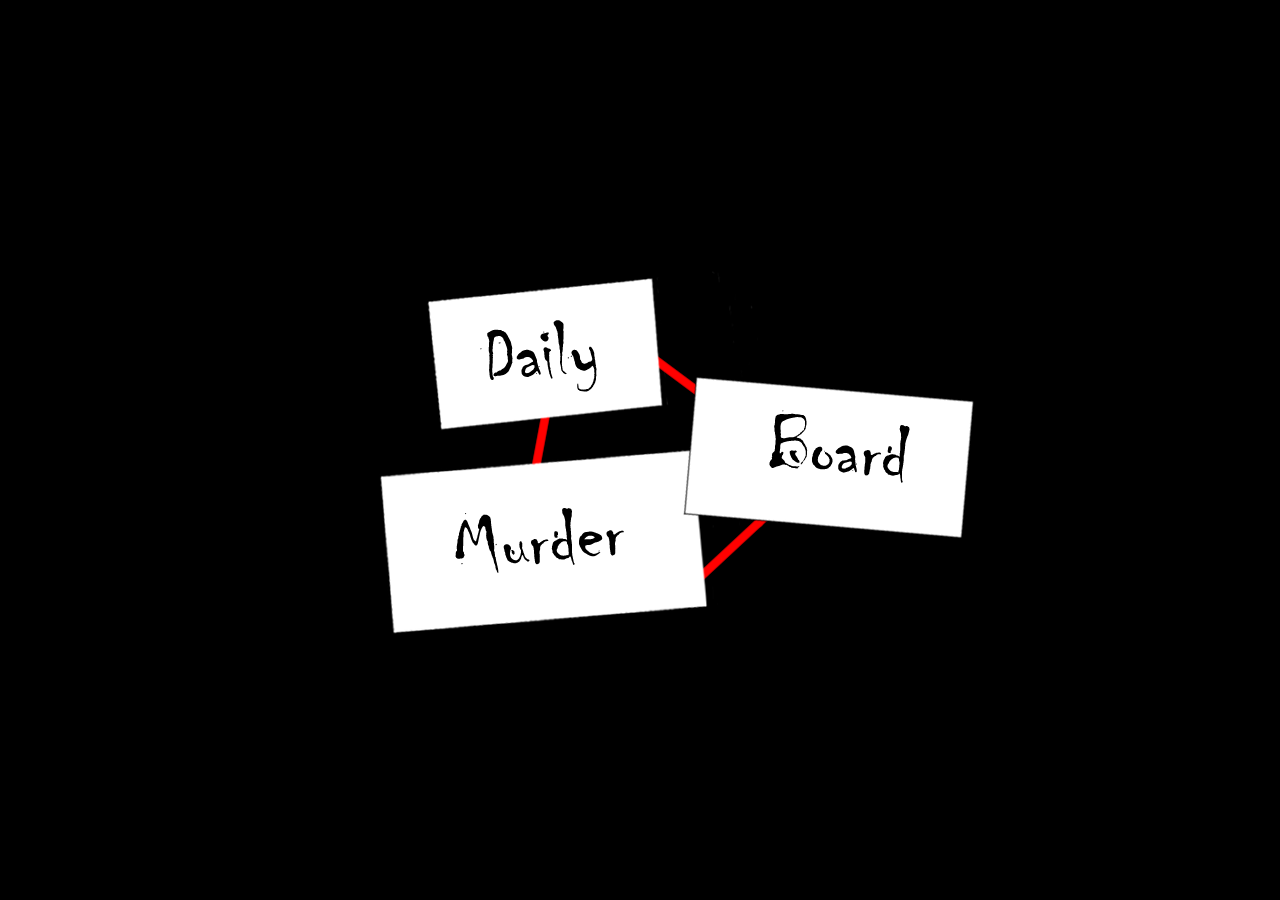
==== index.html @ 53a4e467 "Add files via upload Initial works" ====
<!DOCTYPE html>
<html>
<head>
    <title>My Site</title>
    <link rel="stylesheet" href="styles.css">
</head>
<body>
    <!-- Title Page -->
    <div id="title-page" class="page visible clickable">
        <img src="DMB.png" alt="Title Image" id="title-image">
    </div>

    <!-- Home Page -->
    <div id="home-page" class="page">
        <img src="DMB Corkb.png" alt="Home Image" id="home-image">
        
        <svg id="connections" width="100vw" height="100vh" style="position:absolute; top:0; left:0; z-index:0;">
            <line id="line1" x1="0" y1="0" x2="0" y2="0" stroke="red" stroke-width="8" />
        </svg>

        <div id="home-content">
            <!-- Crime Scene Note -->
            <img src="crime scene note.png" alt="Crime Scene" id="crime-image">
            <div id="crime-text">
                <pre>Murdered in Walmart Intimates

Injected with Portuguese
Water Snake venom</pre>
            </div>

            <!-- Clues and Images -->
            <img src="fabricscrap.png" alt="Fabric Scrap" id="fabric-image">
            <img src="gingerbobgirl.png" alt="Ginger Bob Girl" id="suspect3-image">
            <div class="suspect-text" id="suspect3-text">
                <p>Samantha, 19</p>
            </div>
            
            <img src="girlnotecard2.png" alt="Girl Notecard" id="suspect1-image">
            <div class="suspect-text" id="suspect1-text">
                <p>Tabby, 20</p>
            </div>

            <img src="largenotecard.png" alt="Large Notecard" id="large-notecard-image">
            <img src="largenotecard.png" alt="Large Notecard" id="at-a-loss-image">
            <div id='at-a-loss-text'>
                <p>"At a loss"</p>
            </div>
            <img src="newspaper.png" alt="Newspaper" id="newspaper-image">

            <!-- Plain Notecard -->
            <img src="notecardplain.png" alt="Plain Notecard" id="notecard-plain-image">
            <div class="overlay-text" id="plain-text">
                <pre>Victim's Father

Organic chem professor

Victim is self-proclaimed 
"daddy's girl"</pre>
            </div>

            <!-- Other Clues -->
            <img src="ocrimey.png" alt="Goat OCrimey" id="ocrimey-image">
            <div id='ocrimey-text'>
                <pre>Police Chief
O'Crimey
                </pre>
            </div>
            <img src="shortguybrown.png" alt="Guy in Brown" id="suspect2-image">
            <div class="suspect-text" id="suspect2-text">
                <p>Andre, 19</p>
            </div>

            <img src="smallnote.png" alt="Small Note" id="small-note-image">

            <!-- Suspects -->
            <div class="suspect" id="suspect1">
                <img src="suspect1.png" alt="Suspect 1" id="suspect1-note-image">
                <div class="overlay-text" id="suspect1-note-text">
                    <p>Victim's bookie</p>
                    <p>Communications Major</p>
                    <p>"Dead clients don't pay"</p>
                </div>
            </div>

            <div class="suspect" id="suspect2">
                <img src="suspect2.png" alt="Suspect 2" id="suspect2-note-image">
                <div class="overlay-text" id="suspect2-note-text">
                    <p>Hanging around in dairy section</p>
                    <p>Recent honor code violation</p>
                    <p>Rumored blackmailer</p>
                </div>
            </div>

            <div class="suspect" id="suspect3">
                <img src="suspect3.png" alt="Suspect 3" id="suspect3-note-image">
                <div class="overlay-text" id="suspect3-note-text">
                    <p>Hannah's bestie and Andre's ex</p>
                    <p>Recent trip to Lisbon</p>
                    <p>On Aisle 13 during murder</p>
                </div>
            </div>

            <!-- Victim -->
             <div class="victim" id="victim">
                <img src="victim1.png" alt="Victim" id="victim-image">
                <img src="victimnote.png" alt="Victim Note" id="victim-note-image">
                <div id="victim-text">
                    <p>Hannah, 20</p>
                </div>

                <div class="overlay-text" id="victim-note-text">
                    <p>Agoraphobic and triskaidekaphobic</p>
                    <p>Owes $300 to Tabby</p>
                    <p>Dog on a raw egg diet</p>
                </div>
            </div>
            <img src="Family.png" alt="family" id="family-image">
            <img src="Snake.png" alt="snake" id="snake-image">
            <button id="go-to-guess">Go to Guess Page</button>
        </div>
    </div>
    
    <div id="guess-page" class="page">
        <div class="image-group image-pos-1" id="whois" data-question="whois">
            <img src="whois.png" alt="Who is" class="fade-image">
            <div class="button-group">
                <button class="sus1button" data-answer="SUS 1">SUS 1</button>
                <button class="sus2button" data-answer="SUS 2">SUS 2</button>
                <button class="sus3button" data-answer="SUS 3">SUS 3</button>
            </div>
        </div>

        <div class="image-group image-pos-2" id="whatwas" data-question="whatwas">
            <img src="whatwas.png" alt="What was" class="fade-image">
            <div class="button-group">
                <button class="revengebutton" data-answer="Revenge">Revenge</button>
                <button class="moneybutton" data-answer="Money">Money</button>
                <button class="accidentbutton" data-answer="Accident">Accident</button>
            </div>
        </div>
        <div class="image-group image-pos-3" id="isthere" data-question="isthere">
            <img src="isthere.png" alt="Is there" class="fade-image">
            <div class="button-group">
                <button class="nonebutton" data-answer="None">None</button>
                <button class="sus1button" data-answer="SUS 1">SUS 1</button>
                <button class="sus2button" data-answer="SUS 2">SUS 2</button>
                <button class="sus3button" data-answer="SUS 3">SUS 3</button>
            </div>
        </div>
    </div>

    <!-- Modal Structure -->
    <div id="resultModal" class="modal">
        <div class="modal-content">
            <span id="closeModal" class="close">&times;</span>
            <div id="modalText"></div>
        </div>
    </div>

    <!-- JavaScript -->
    <script src="main.js"></script>
</body>
</html>
---- styles.css ----
body, html {
    margin: 0;
    padding: 0;
    height: 100%;
}

.page {
    position: fixed;
    top: 0;
    left: 0;
    width: 100%;
    height: 100%;
    opacity: 0;
    pointer-events: none;
    transition: opacity 2s ease-in;
    display: flex;
    justify-content: center;
    align-items: center;
    flex-direction: column;
}

.page.visible {
    opacity: 1;
    pointer-events: auto;
}

.clickable {
    cursor: pointer;
}

#title-page {
    background-color: black;
    color: white;
    text-align: center;
}

#title-image {
    max-width: 80%;
    height: auto;
}

#home-page {
    background-color: #f5f5f5;
    text-align: center;
    position: relative;
    overflow: hidden;
}

#home-image {
    position: absolute;
    top: 0;
    left: 0;
    width: 100%;
    height: 100%;
    object-fit: cover;
    z-index: 0;
}

#home-content {
    position: relative;
    z-index: 1;
    height: 100vh; /* or set to any height you need */
    width: 100%;
}

#crime-image {
    width: 12%;
    height: auto;
    position: absolute;
    bottom: 8vh;
    left: 34vw;
}

#fabric-image {
    width: 5%;
    height: auto;
    position: absolute;
    top: 29vh;
    left: 32vw;
}

#suspect3-image {
    width: 8%;
    height: auto;
    position: absolute;
    top: 6vh;
    right: 10vw;
}

#suspect1-image {
    width: 8%;
    height: auto;
    position: absolute;
    top: 6vh;
    left: 10vw;
}

#large-notecard-image {
    width: 15%;
    height: auto;
    position: absolute;
    bottom: 2vh;
    right: 30vw;
}

#at-a-loss-image {
    width: 9%;
    height: auto;
    position: absolute;
    bottom: 26vh;
    right: 3vw;
}

#newspaper-image {
    width: 9%;
    height: auto;
    position: absolute;
    bottom: 43vh;
    right: 28vw;
}

#notecard-plain-image {
    width: 15%;
    height: auto;
    position: absolute;
    top: -5vh;
    right: 25vw;
}

#ocrimey-image {
    width: 11%;
    height: auto;
    position: absolute;
    bottom: 7vh;
    right: 16vw;
}

#suspect2-image {
    width: 8%;
    height: auto;
    position: absolute;
    bottom: 25vh;
    left: 10vw;
}

#small-note-image {
    width: 7%;
    height: auto;
    position: absolute;
    top: 4vh;
    left: 28vw;
}


#suspect1-note-image {
    width: 15%;
    height: auto;
    position: absolute;
    top: 30vh;
    left: 6.5vw;
    z-index: 2;
}

#suspect2-note-image {
    width: 15%;
    height: auto;
    position: absolute;
    bottom: 3vh;
    left: 6.5vw;
    z-index: 2;
}

#suspect3-note-image {
    width: 15%;
    height: auto;
    position: absolute;
    top: 30vh;
    right: 6.5vw;
    z-index: 2;
}

#victim-image {
    width: 15%;
    height: auto;
    position: absolute;
    top: 15vh;
    right: 45vw;
}

#victim-note-image {
    width: 15%;
    height: auto;
    position: absolute;
    bottom: 23vh;
    right: 45vw;
}

#family-image {
    width: 5%;
    height: auto;
    position: absolute;
    top: 7.5vh;
    left: 29vw;
}

#snake-image {
    width: 12%;
    height: auto;
    position: absolute;
    bottom: 5vh;
    right: 31.5vw;
}


.overlay-text {
    position: absolute;
    color: black;
    background-color: rgba(0, 0, 0, 0); /* translucent background */
    padding: 4px 8px;
    border-radius: 4px;
    font-size: 12px;
    pointer-events: none; /* allow clicks to pass through if needed */
    z-index: 3;
    line-height: 1;
}

#at-a-loss-text {
    bottom: 28vh;
    right: 4.5vw;
    position: absolute;
    color: black;
    background-color: rgba(0, 0, 0, 0); /* translucent background */
    padding: 4px 8px;
    border-radius: 4px;
    font-size: 15px;
    pointer-events: none; /* allow clicks to pass through if needed */
    z-index: 3;
}

#crime-text {
    bottom: 13.3vh;
    left: 34vw;
    position: absolute;
    color: black;
    background-color: rgba(0, 0, 0, 0); /* translucent background */
    padding: 4px 8px;
    border-radius: 4px;
    font-size: 9px;
    pointer-events: none; /* allow clicks to pass through if needed */
    z-index: 3;
    line-height: 1;
}

#plain-text {
    top: 2vh;
    right: 25.2vw;
    line-height: 0.85;
}

#suspect1-note-text {
    top: 31.3vh;
    left: 9.3vw;
}

#suspect2-note-text {
    bottom: 7.7vh;
    left: 7.8vw;
}

#suspect3-note-text {
    top: 32vh;
    right: 8.2vw;
}

#ocrimey-text {
    bottom: 0.5vh;
    right: 14.8vw;
    position: absolute;
    color: black;
    background-color: rgba(0, 0, 0, 0); /* translucent background */
    padding: 4px 8px;
    border-radius: 4px;
    font-size: 19px;
    pointer-events: none; /* allow clicks to pass through if needed */
    z-index: 3;
    font-weight: bold;
}

#victim-note-text {
    bottom: 27.7vh;
    right: 45.8vw;
    position: absolute;
    color: black;
    background-color: rgba(0, 0, 0, 0); /* translucent background */
    padding: 4px 8px;
    border-radius: 4px;
    font-size: 12px;
    pointer-events: none; /* allow clicks to pass through if needed */
    z-index: 3;
}

.suspect-text {
    position: absolute;
    color: black;
    background-color: rgba(0, 0, 0, 0); /* translucent background */
    padding: 4px 8px;
    border-radius: 4px;
    font-size: 18px;
    pointer-events: none; /* allow clicks to pass through if needed */
    z-index: 3;
    font-weight: bold;
}

#suspect1-text {
    top: 20vh;
    left: 10.5vw;
}

#suspect2-text {
    bottom: 23vh;
    left: 10.5vw;
}

#suspect3-text {
    top: 20vh;
    right: 9.5vw;
}

#victim-text {
    top: 44vh;
    right: 47.5vw;
    position: absolute;
    color: black;
    background-color: rgba(0, 0, 0, 0); /* translucent background */
    padding: 4px 8px;
    border-radius: 4px;
    font-size: 24px;
    pointer-events: none; /* allow clicks to pass through if needed */
    z-index: 3;
    font-weight: bold;
}


#guess-page {
    background-color: black;
    color: white;
    text-align: center;
}


#whois {
    width: 30%;
    height: auto;
    position: absolute;
    top: -3vh;
    left: 10vw;
}

#whatwas {
    width: 30%;
    height: auto;
    position: absolute;
    top: -3vh;
    right: 10vw;
}

#isthere {
    width: 30%;
    height: auto;
    position: absolute;
    bottom: -3vh;
    left: 30vw;
}


.image-group {
    position: relative;
    display: inline-block;
    margin: 40px;
    text-align: center;
}

.fade-image {
    width: 30vw;
    height: auto;
    transition: opacity 1s ease;
}

.button-group {
    margin-top: 5px;
    opacity: 0;
    pointer-events: none;
    transition: opacity 1s ease;
}

.image-group:hover .fade-image {
    opacity: 0.2;
}

.image-group:hover .button-group {
    opacity: 1;
    pointer-events: auto;
}

button.selected {
    background-color: yellow;
    color: black;
}

.sus1button {
    background-color: rgba(255, 0, 179, 0.24);
    color: rgb(99, 91, 91);
    border-radius: 6px;
    border: none;
}

.sus2button {
    background-color: rgba(15, 230, 201, 0.24);
    color: rgb(99, 91, 91);
    border-radius: 6px;
    border: none;
}

.sus3button {
    background-color: rgba(240, 112, 26, 0.24);
    color: rgb(99, 91, 91);
    border-radius: 6px;
    border: none;
}

.sus1button:hover {
    box-shadow: 0 12px 16px 0 rgba(255, 0, 179, 0.24), 0 17px 50px 0 rgba(0,0,0,0.19);
}

.sus2button:hover {
    border-radius: 6px;
    box-shadow: 0 12px 16px 0 rgba(15, 230, 201, 0.24), 0 17px 50px 0 rgba(0,0,0,0.19);
}

.sus3button:hover {
    border-radius: 6px;
    box-shadow: 0 12px 16px 0 rgba(240, 112, 26, 0.24), 0 17px 50px 0 rgba(0,0,0,0.19);
}

.nonebutton {
    background-color: rgba(26, 29, 240, 0.24);
    color: rgb(99, 91, 91);
    border-radius: 6px;
    border: none;
}

.nonebutton:hover {
    border-radius: 6px;
    box-shadow: 0 12px 16px 0 rgba(26, 29, 240, 0.24), 0 17px 50px 0 rgba(0,0,0,0.19);
}

.revengebutton {
    background-color: rgba(255, 0, 179, 0.24);
    color: rgb(99, 91, 91);
    border-radius: 6px;
    border: none;
}

.revengebutton:hover {
    border-radius: 6px;
    box-shadow: 0 12px 16px 0 rgba(255, 0, 179, 0.24), 0 17px 50px 0 rgba(0,0,0,0.19);
}

.moneybutton {
    background-color: rgba(15, 230, 201, 0.24);
    color: rgb(99, 91, 91);
    border-radius: 6px;
    border: none;
}

.moneybutton:hover {
    border-radius: 6px;
    box-shadow: 0 12px 16px 0 rgba(15, 230, 201, 0.24), 0 17px 50px 0 rgba(0,0,0,0.19);
}

.accidentbutton {
    background-color: rgba(240, 112, 26, 0.24);
    color: rgb(99, 91, 91);
    border-radius: 6px;
    border: none;
}

.accidentbutton:hover {
    border-radius: 6px;
    box-shadow: 0 12px 16px 0 rgba(240, 112, 26, 0.24), 0 17px 50px 0 rgba(0,0,0,0.19);
}

button.correct {
    background-color: green !important;
    color: white !important;
}

button.wrong {
    background-color: darkred !important;
    color: white !important;
}

.result-message {
    margin-top: 10px;
    font-size: 1.2em;
    font-weight: bold;
}

/* Modal Background */
.modal {
    display: none;
    position: fixed;
    z-index: 1000;
    left: 0;
    top: 0;
    width: 100%;
    height: 100%;
    overflow: auto;
    background-color: rgba(0,0,0,0.5);
}

/* Modal Content */
.modal-content {
    background-color: #fff;
    margin: 10% auto;
    padding: 20px;
    border-radius: 5px;
    width: 80%;
    max-width: 400px;
    text-align: center;
    position: relative;
}

/* Close Button */
.close {
    color: #aaa;
    float: right;
    font-size: 28px;
    font-weight: bold;
    position: absolute;
    right: 15px;
    top: 10px;
    cursor: pointer;
}

.close:hover {
    color: black;
}
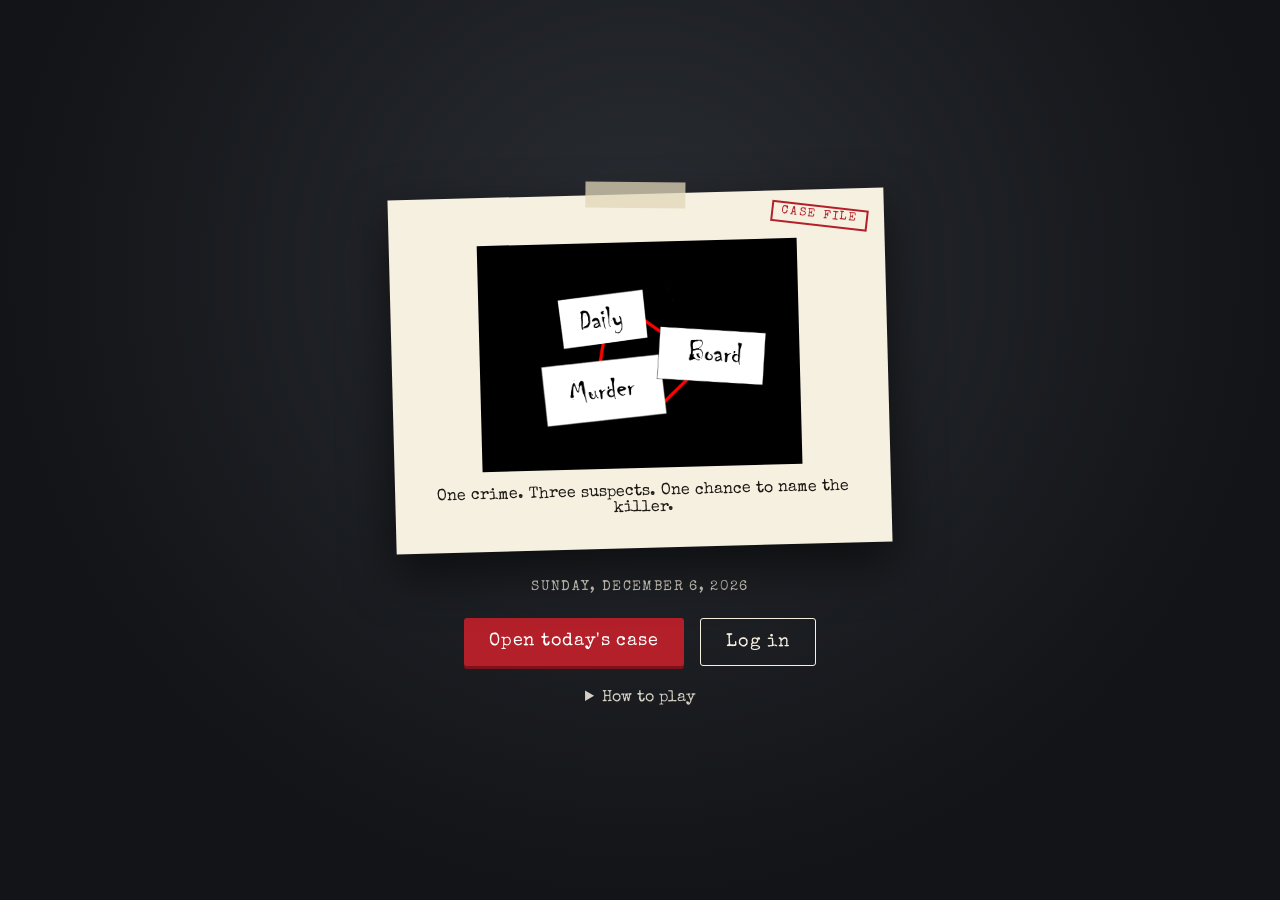
==== commit d07ac270: "Make clure the one to show" ====
--- a/index.html
+++ b/index.html
@@ -1,163 +1,47 @@
 <!DOCTYPE html>
-<html>
+<html lang="en">
 <head>
-    <title>My Site</title>
-    <link rel="stylesheet" href="styles.css">
+  <meta charset="UTF-8">
+  <link rel="icon" href="cases/DMB.png">
+  <meta name="viewport" content="width=device-width, initial-scale=1">
+  <title>DMB</title>
+  <link rel="preconnect" href="https://fonts.googleapis.com">
+  <link href="https://fonts.googleapis.com/css2?family=Caveat:wght@500&family=Playfair+Display:wght@700;900&family=Special+Elite&display=swap" rel="stylesheet">
+  <link rel="stylesheet" href="css/style.css">
 </head>
-<body>
-    <!-- Title Page -->
-    <div id="title-page" class="page visible clickable">
-        <img src="DMB.png" alt="Title Image" id="title-image">
+<body class="landing">
+  <main class="hero">
+    <div class="logo">
+      <span class="logo-stamp">Case file</span>
+      <h1><img src="cases/DMB.png" alt="DMB"></h1>
+      <p class="tagline">One crime. Three suspects. One chance to name the killer.</p>
     </div>
 
-    <!-- Home Page -->
-    <div id="home-page" class="page">
-        <img src="DMB Corkb.png" alt="Home Image" id="home-image">
-        
-        <svg id="connections" width="100vw" height="100vh" style="position:absolute; top:0; left:0; z-index:0;">
-            <line id="line1" x1="0" y1="0" x2="0" y2="0" stroke="red" stroke-width="8" />
-        </svg>
+    <p class="today" id="today"></p>
 
-        <div id="home-content">
-            <!-- Crime Scene Note -->
-            <img src="crime scene note.png" alt="Crime Scene" id="crime-image">
-            <div id="crime-text">
-                <pre>Murdered in Walmart Intimates
-
-Injected with Portuguese
-Water Snake venom</pre>
-            </div>
-
-            <!-- Clues and Images -->
-            <img src="fabricscrap.png" alt="Fabric Scrap" id="fabric-image">
-            <img src="gingerbobgirl.png" alt="Ginger Bob Girl" id="suspect3-image">
-            <div class="suspect-text" id="suspect3-text">
-                <p>Samantha, 19</p>
-            </div>
-            
-            <img src="girlnotecard2.png" alt="Girl Notecard" id="suspect1-image">
-            <div class="suspect-text" id="suspect1-text">
-                <p>Tabby, 20</p>
-            </div>
-
-            <img src="largenotecard.png" alt="Large Notecard" id="large-notecard-image">
-            <img src="largenotecard.png" alt="Large Notecard" id="at-a-loss-image">
-            <div id='at-a-loss-text'>
-                <p>"At a loss"</p>
-            </div>
-            <img src="newspaper.png" alt="Newspaper" id="newspaper-image">
-
-            <!-- Plain Notecard -->
-            <img src="notecardplain.png" alt="Plain Notecard" id="notecard-plain-image">
-            <div class="overlay-text" id="plain-text">
-                <pre>Victim's Father
-
-Organic chem professor
-
-Victim is self-proclaimed 
-"daddy's girl"</pre>
-            </div>
-
-            <!-- Other Clues -->
-            <img src="ocrimey.png" alt="Goat OCrimey" id="ocrimey-image">
-            <div id='ocrimey-text'>
-                <pre>Police Chief
-O'Crimey
-                </pre>
-            </div>
-            <img src="shortguybrown.png" alt="Guy in Brown" id="suspect2-image">
-            <div class="suspect-text" id="suspect2-text">
-                <p>Andre, 19</p>
-            </div>
-
-            <img src="smallnote.png" alt="Small Note" id="small-note-image">
-
-            <!-- Suspects -->
-            <div class="suspect" id="suspect1">
-                <img src="suspect1.png" alt="Suspect 1" id="suspect1-note-image">
-                <div class="overlay-text" id="suspect1-note-text">
-                    <p>Victim's bookie</p>
-                    <p>Communications Major</p>
-                    <p>"Dead clients don't pay"</p>
-                </div>
-            </div>
-
-            <div class="suspect" id="suspect2">
-                <img src="suspect2.png" alt="Suspect 2" id="suspect2-note-image">
-                <div class="overlay-text" id="suspect2-note-text">
-                    <p>Hanging around in dairy section</p>
-                    <p>Recent honor code violation</p>
-                    <p>Rumored blackmailer</p>
-                </div>
-            </div>
-
-            <div class="suspect" id="suspect3">
-                <img src="suspect3.png" alt="Suspect 3" id="suspect3-note-image">
-                <div class="overlay-text" id="suspect3-note-text">
-                    <p>Hannah's bestie and Andre's ex</p>
-                    <p>Recent trip to Lisbon</p>
-                    <p>On Aisle 13 during murder</p>
-                </div>
-            </div>
-
-            <!-- Victim -->
-             <div class="victim" id="victim">
-                <img src="victim1.png" alt="Victim" id="victim-image">
-                <img src="victimnote.png" alt="Victim Note" id="victim-note-image">
-                <div id="victim-text">
-                    <p>Hannah, 20</p>
-                </div>
-
-                <div class="overlay-text" id="victim-note-text">
-                    <p>Agoraphobic and triskaidekaphobic</p>
-                    <p>Owes $300 to Tabby</p>
-                    <p>Dog on a raw egg diet</p>
-                </div>
-            </div>
-            <img src="Family.png" alt="family" id="family-image">
-            <img src="Snake.png" alt="snake" id="snake-image">
-            <button id="go-to-guess">Go to Guess Page</button>
-        </div>
-    </div>
-    
-    <div id="guess-page" class="page">
-        <div class="image-group image-pos-1" id="whois" data-question="whois">
-            <img src="whois.png" alt="Who is" class="fade-image">
-            <div class="button-group">
-                <button class="sus1button" data-answer="SUS 1">SUS 1</button>
-                <button class="sus2button" data-answer="SUS 2">SUS 2</button>
-                <button class="sus3button" data-answer="SUS 3">SUS 3</button>
-            </div>
-        </div>
-
-        <div class="image-group image-pos-2" id="whatwas" data-question="whatwas">
-            <img src="whatwas.png" alt="What was" class="fade-image">
-            <div class="button-group">
-                <button class="revengebutton" data-answer="Revenge">Revenge</button>
-                <button class="moneybutton" data-answer="Money">Money</button>
-                <button class="accidentbutton" data-answer="Accident">Accident</button>
-            </div>
-        </div>
-        <div class="image-group image-pos-3" id="isthere" data-question="isthere">
-            <img src="isthere.png" alt="Is there" class="fade-image">
-            <div class="button-group">
-                <button class="nonebutton" data-answer="None">None</button>
-                <button class="sus1button" data-answer="SUS 1">SUS 1</button>
-                <button class="sus2button" data-answer="SUS 2">SUS 2</button>
-                <button class="sus3button" data-answer="SUS 3">SUS 3</button>
-            </div>
-        </div>
+    <div class="hero-actions">
+      <a href="play.html" class="btn btn-red btn-lg">Open today's case</a>
+      <button class="btn btn-ghost btn-lg" id="login-btn">Log in</button>
     </div>
 
-    <!-- Modal Structure -->
-    <div id="resultModal" class="modal">
-        <div class="modal-content">
-            <span id="closeModal" class="close">&times;</span>
-            <div id="modalText"></div>
-        </div>
-    </div>
+    <details class="how">
+      <summary>How to play</summary>
+      <ol>
+        <li>Study the corkboard. Click any photo or note to read the full file.</li>
+        <li>Drag cards around and keep notes in your notepad.</li>
+        <li>When you're ready, name the killer, the motive, and any accomplice.</li>
+        <li>You get one accusation per day. Make it count.</li>
+      </ol>
+    </details>
+  </main>
 
-    <!-- JavaScript -->
-    <script src="main.js"></script>
+  <script>
+    document.getElementById('today').textContent = new Date().toLocaleDateString(undefined, {
+      weekday: 'long', month: 'long', day: 'numeric', year: 'numeric'
+    });
+    document.getElementById('login-btn').addEventListener('click', () => {
+      alert('Accounts are coming soon. For now, your progress saves in this browser.');
+    });
+  </script>
 </body>
-</html>
+</html>
--- a/css/style.css
+++ b/css/style.css
@@ -0,0 +1,235 @@
+:root {
+  --ink: #1d1a16;
+  --paper: #f6f0e1;
+  --paper-2: #fffdf6;
+  --red: #b3202a;
+  --red-dark: #7d121a;
+  --cork: #b4835a;
+  --wood: #5a3a22;
+  --noir: #121417;
+  --type: 'Special Elite', 'Courier New', monospace;
+  --hand: 'Caveat', cursive;
+  --display: 'Playfair Display', Georgia, serif;
+}
+
+* { box-sizing: border-box; }
+html, body { margin: 0; height: 100%; }
+body { font-family: var(--type); color: var(--ink); }
+
+/* ---------- Buttons ---------- */
+.btn {
+  font: inherit; border: 0; cursor: pointer; text-decoration: none;
+  display: inline-block; padding: .6rem 1.1rem; border-radius: 3px;
+  letter-spacing: .04em; transition: transform .1s, background .15s;
+}
+.btn:active { transform: translateY(1px); }
+.btn-red { background: var(--red); color: #fff; box-shadow: 0 3px 0 var(--red-dark); }
+.btn-red:hover { background: #c9252f; }
+.btn-ghost { background: transparent; color: inherit; border: 1.5px solid currentColor; }
+.btn-lg { padding: .9rem 1.6rem; font-size: 1.1rem; }
+
+/* ---------- Landing ---------- */
+.landing {
+  min-height: 100vh; display: grid; place-items: center; color: var(--paper);
+  background: radial-gradient(ellipse at 50% 30%, #2a2d33 0%, var(--noir) 70%);
+}
+.hero { text-align: center; padding: 2rem; max-width: 560px; }
+.logo {
+  position: relative; background: var(--paper); color: var(--ink);
+  padding: 2.5rem 2rem 2rem; margin-bottom: 2rem;
+  transform: rotate(-1.5deg); box-shadow: 0 20px 50px rgba(0,0,0,.6);
+}
+.logo::before { /* tape */
+  content: ''; position: absolute; top: -12px; left: 50%; width: 100px; height: 26px;
+  background: rgba(225, 215, 185, .75); transform: translateX(-50%) rotate(2deg);
+}
+.logo-stamp {
+  position: absolute; top: 1rem; right: 1rem; padding: .15rem .5rem;
+  border: 2px solid var(--red); color: var(--red); font-size: .75rem;
+  text-transform: uppercase; letter-spacing: .15em; transform: rotate(8deg);
+}
+.logo h1 {
+  font-family: var(--display); font-weight: 900; text-transform: uppercase;
+  font-size: clamp(3rem, 10vw, 5rem); line-height: .9; margin: .5rem 0 1rem;
+}
+.tagline { margin: 0; }
+.today { opacity: .7; text-transform: uppercase; letter-spacing: .1em; font-size: .85rem; }
+.hero-actions { display: flex; gap: 1rem; justify-content: center; flex-wrap: wrap; margin: 1.5rem 0; }
+.how { text-align: left; opacity: .85; }
+.how summary { cursor: pointer; text-align: center; }
+.how ol { line-height: 1.7; }
+
+/* ---------- Play layout ---------- */
+.play { background: var(--noir); display: flex; flex-direction: column; height: 100vh; overflow: hidden; }
+.topbar {
+  display: flex; align-items: center; gap: 1rem; flex-wrap: wrap;
+  padding: .6rem 1rem; background: #1b1d21; color: var(--paper); border-bottom: 2px solid #000;
+}
+/* .brand {
+  font-family: var(--display); font-weight: 900; text-transform: uppercase;
+  color: var(--paper); text-decoration: none; font-size: 1.2rem;
+} */
+.brand { display: flex; align-items: center; text-decoration: none; color:var(--red); font-family: (--display); font-weight: 900; }
+.brand img { height: 40px; width: auto; display: block; }
+.case-meta { flex: 1; display: flex; gap: .75rem; align-items: baseline; min-width: 0; }
+.case-meta span { color: #e57373; font-size: .85rem; white-space: nowrap; }
+.case-meta strong { font-weight: normal; white-space: nowrap; overflow: hidden; text-overflow: ellipsis; }
+.actions { display: flex; gap: .5rem; }
+
+.board-wrap { flex: 1; overflow: auto; padding: 24px; }
+
+/* ---------- Corkboard ---------- */
+#board {
+  position: relative; width: 1400px; height: 900px; margin: 0 auto;
+  background-color: var(--cork);
+  background-image:
+    radial-gradient(rgba(60,30,10,.35) 1px, transparent 1.6px),
+    radial-gradient(rgba(255,230,190,.18) 1px, transparent 1.6px),
+    radial-gradient(ellipse at center, transparent 50%, rgba(40,20,5,.35) 100%);
+  background-size: 6px 6px, 9px 9px, 100% 100%;
+  background-position: 0 0, 3px 4px, 0 0;
+  border: 20px solid var(--wood);
+  border-image: linear-gradient(135deg, #6e4728, #4a2f1a 50%, #6e4728) 1;
+  box-shadow: 0 20px 60px rgba(0,0,0,.7), inset 0 0 30px rgba(0,0,0,.4);
+}
+
+.card {
+  position: absolute; transform: rotate(var(--tilt, 0deg));
+  box-shadow: 2px 6px 14px rgba(0,0,0,.35);
+  cursor: grab; user-select: none; touch-action: none;
+  transition: box-shadow .15s, transform .15s;
+}
+.card:hover { transform: rotate(var(--tilt)) scale(1.02); box-shadow: 4px 12px 24px rgba(0,0,0,.45); }
+.card.dragging { cursor: grabbing; transform: rotate(0deg) scale(1.05); box-shadow: 8px 20px 30px rgba(0,0,0,.5); transition: none; }
+.card:focus-visible { outline: 3px solid #ffd54f; outline-offset: 3px; }
+
+/* Polaroids */
+.card--suspect, .card--victim, .card--police { background: #fdfdfb; padding: 10px 10px 12px; width: 170px; }
+.card--victim { width: 200px; }
+.card--police .stamp { background: #1f4fbf; }
+.photo {
+  aspect-ratio: 1; display: grid; place-items: center; overflow: hidden;
+  background: linear-gradient(160deg, #4b4f57, #24272c); filter: sepia(.25);
+}
+/* .card--victim .photo { filter: grayscale(1); } */
+.photo img { width: 100%; height: 100%; object-fit: cover; pointer-events: none;}
+.photo span { font-family: var(--display); font-size: 3rem; color: rgba(255,255,255,.75); }
+.caption { font-family: var(--hand); font-size: 1.5rem; text-align: center; margin-top: 6px; line-height: 1; }
+.stamp {
+  position: absolute; bottom: 44px; right: -8px; padding: 2px 8px;
+  background: var(--red); color: #fff; font-size: .7rem;
+  text-transform: uppercase; letter-spacing: .12em; transform: rotate(-6deg);
+}
+.card--victim .stamp { background: #111; }
+
+
+.clue-photo { margin: -10px -14px 6px; }
+.clue-photo img { display: block; width: 100%; pointer-events: none; -webkit-user-drag: none; }
+
+/* Index cards */
+.card--clue {
+  width: 200px; padding: 10px 14px 14px; font-size: .85rem; line-height: 24px;
+  background:
+    linear-gradient(#e08a8a, #e08a8a) 0 36px / 100% 1.5px no-repeat,
+    repeating-linear-gradient(transparent 0 23px, #c7dbea 23px 24px) 0 12px,
+    var(--paper-2);
+}
+.card--clue h4 { margin: 0 0 4px; font-size: .95rem; }
+.card--clue p { margin: 0; }
+.tag { float: right; font-size: .65rem; text-transform: uppercase; letter-spacing: .1em; color: var(--red); }
+
+/* Newspaper clipping */
+.card--scene {
+  width: 290px; padding: 14px 16px; background: #ece5d3;
+  font-family: Georgia, serif; font-size: .85rem; line-height: 1.35;
+}
+.card--scene h3 { font-family: var(--display); font-size: 1.35rem; line-height: 1.1; margin: 0 0 6px; }
+.dateline { font-style: italic; font-size: .75rem; margin: 0 0 6px; padding-bottom: 4px; border-bottom: 1px solid #999; }
+.card--scene p { margin: 0; }
+
+/* Red string + pins */
+#strings { position: absolute; inset: 0; width: 100%; height: 100%; pointer-events: none; z-index: 1000; overflow: visible; }
+.string { fill: none; stroke: #c62828; stroke-width: 2.5; stroke-linecap: round; filter: drop-shadow(1px 2px 1px rgba(0,0,0,.4)); }
+.pin { fill: url(#pin-grad); filter: drop-shadow(1px 3px 2px rgba(0,0,0,.5)); }
+
+.error {
+  position: absolute; top: 50%; left: 50%; transform: translate(-50%, -50%);
+  background: var(--paper); padding: 1.5rem; max-width: 420px; text-align: center;
+}
+
+/* ---------- Notepad ---------- */
+.notepad {
+  position: fixed; top: 64px; right: 0; bottom: 16px; width: min(340px, 90vw); z-index: 2000;
+  display: flex; flex-direction: column; background: #fff8b8;
+  border-left: 3px solid #e57373; box-shadow: -8px 0 30px rgba(0,0,0,.5);
+  transform: translateX(105%); transition: transform .3s ease;
+}
+.notepad.open { transform: none; }
+.notepad-head {
+  display: flex; justify-content: space-between; align-items: center;
+  padding: .6rem 1rem; background: #2b2b2b; color: #fff8b8;
+}
+.notepad-head button { background: none; border: 0; color: inherit; font-size: 1.5rem; cursor: pointer; }
+#notes {
+  flex: 1; border: 0; outline: none; resize: none; color: #1a237e;
+  padding: 4px 1rem 1rem 2.2rem; font-family: var(--hand); font-size: 1.45rem; line-height: 32px;
+  background: repeating-linear-gradient(transparent 0 31px, #9fc5e8 31px 32px);
+  background-attachment: local;
+}
+
+/* ---------- Modals ---------- */
+.modal {
+  border: 0; padding: 2rem; max-width: min(520px, 92vw);
+  background: var(--paper); font-family: var(--type); color: var(--ink);
+  box-shadow: 0 30px 80px rgba(0,0,0,.6);
+}
+.modal-wide { max-width: min(660px, 94vw); }
+.modal::backdrop { background: rgba(10,10,12,.7); backdrop-filter: blur(2px); }
+.modal h2 { font-family: var(--display); font-size: 1.8rem; margin: .2rem 0 .8rem; }
+.modal h3 { font-family: var(--display); margin: 1.5rem 0 .4rem; }
+.modal p { line-height: 1.5; }
+.modal dl { display: grid; grid-template-columns: auto 1fr; gap: .25rem 1rem; font-size: .9rem; }
+.modal dt { color: #6b6255; }
+.modal dd { margin: 0; }
+.modal-x { position: absolute; top: .5rem; right: .75rem; background: none; border: 0; font-size: 1.6rem; cursor: pointer; }
+.modal-actions { display: flex; gap: .75rem; justify-content: flex-end; flex-wrap: wrap; margin-top: 1.5rem; }
+.kicker { margin: 0; color: var(--red); font-size: .75rem; text-transform: uppercase; letter-spacing: .15em; }
+
+fieldset { border: 0; padding: 0; margin: 0 0 1.2rem; }
+legend { font-weight: bold; margin-bottom: .5rem; }
+.choices { display: grid; grid-template-columns: repeat(auto-fit, minmax(150px, 1fr)); gap: .5rem; }
+.choices--stack { grid-template-columns: 1fr; }
+.choice { position: relative; }
+.choice input { position: absolute; opacity: 0; }
+.choice span {
+  display: block; height: 100%; padding: .7rem .8rem; cursor: pointer;
+  border: 1.5px solid #b9ad97; background: var(--paper-2); transition: background .15s, border-color .15s;
+}
+.choice span:hover { border-color: var(--ink); }
+.choice input:checked + span { border-color: var(--red); background: #fbe3e3; box-shadow: inset 0 0 0 1px var(--red); }
+.choice input:focus-visible + span { outline: 2px solid var(--ink); outline-offset: 2px; }
+.choice input:disabled + span { opacity: .35; cursor: not-allowed; text-decoration: line-through; }
+.warning { font-size: .8rem; color: #6b6255; }
+
+.result-stamp {
+  display: inline-block; padding: .2rem .8rem; border: 3px solid;
+  font-size: 1.3rem; text-transform: uppercase; letter-spacing: .1em; transform: rotate(-4deg);
+}
+.result-stamp.win { color: #2e7d32; }
+.result-stamp.lose { color: var(--red); }
+.verdict { list-style: none; padding: 0; margin: 1rem 0 0; }
+.verdict li { display: flex; justify-content: space-between; gap: 1rem; padding: .55rem 0; border-bottom: 1px dashed #b9ad97; }
+.verdict-label { color: #6b6255; }
+.logo h1 img {
+  display: block;
+  width: 100%;
+  max-width: 320px;
+  height: auto;
+  margin: 0 auto;
+}
+
+@media (max-width: 640px) {
+  .brand { display: none; }
+  .topbar { padding: .5rem; }
+  .modal { padding: 1.4rem; }
+}
